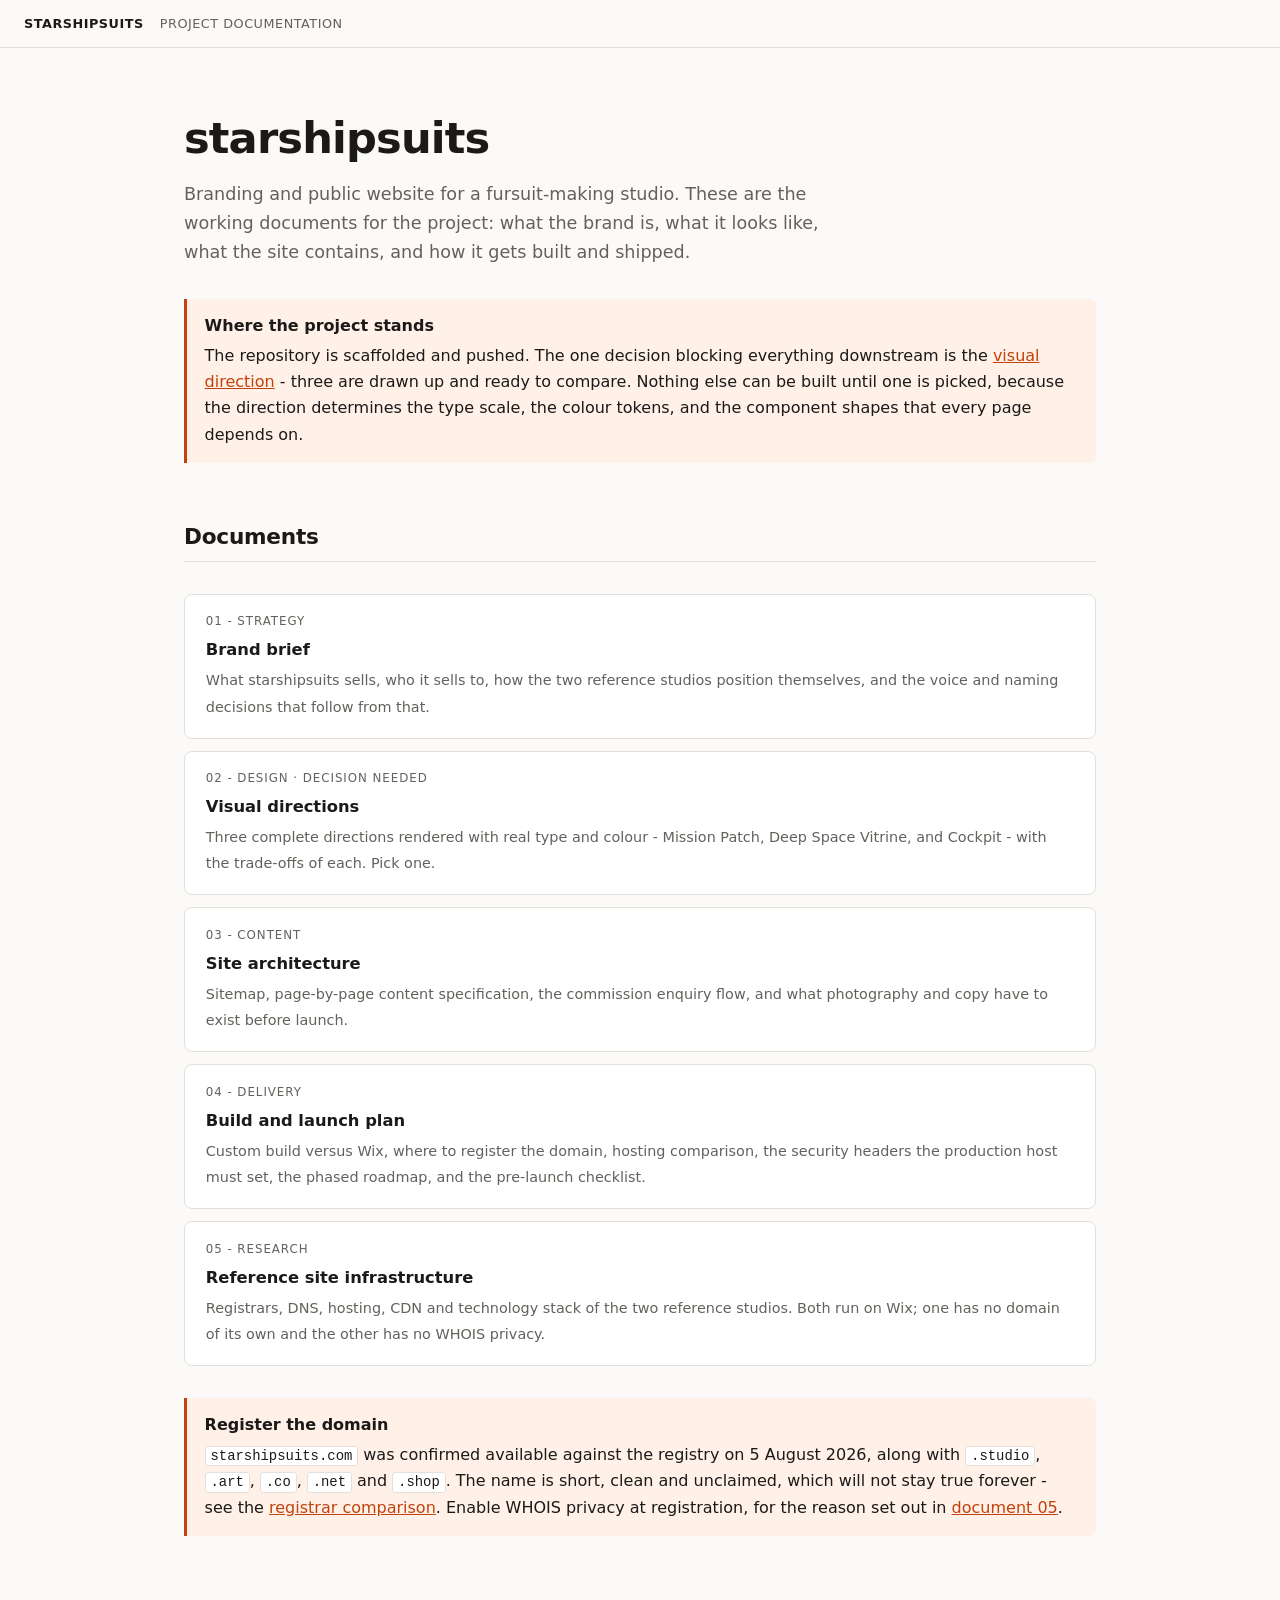
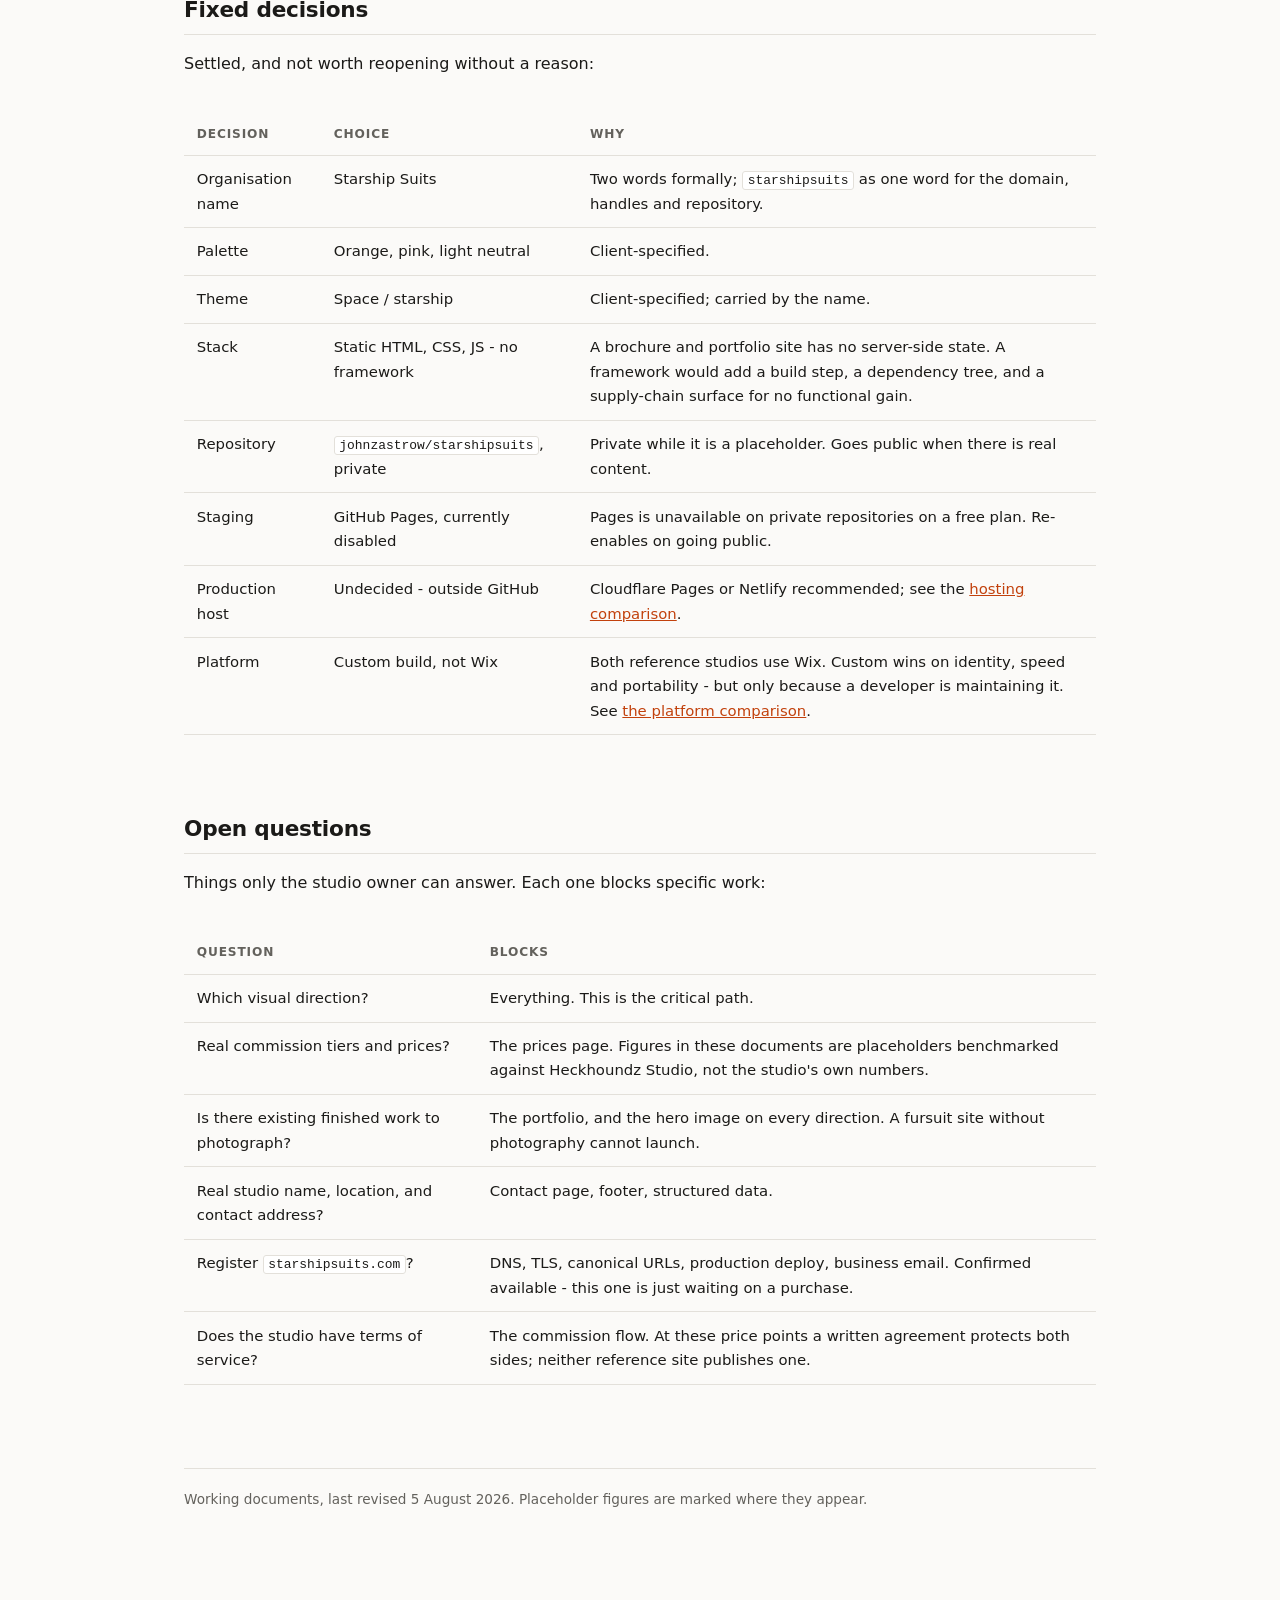
==== docs/index.html @ 3e064f64 "Add project documentation: brand, design directions, architecture, plan Five HTML working documents " ====
<!doctype html>
<html lang="en">
<head>
<meta charset="utf-8">
<meta name="viewport" content="width=device-width,initial-scale=1">
<title>starshipsuits - project documentation</title>
<link rel="stylesheet" href="assets/docs.css">
</head>
<body>
<nav class="crumb"><strong>starshipsuits</strong> <span class="muted">project documentation</span></nav>

<main class="doc">

<h1>starshipsuits</h1>
<p class="lede">Branding and public website for a fursuit-making studio. These are the working
documents for the project: what the brand is, what it looks like, what the site contains, and how
it gets built and shipped.</p>

<div class="note">
  <b>Where the project stands</b>
  The repository is scaffolded and pushed. The one decision blocking everything downstream is the
  <a href="02-visual-directions.html">visual direction</a> - three are drawn up and ready to compare.
  Nothing else can be built until one is picked, because the direction determines the type scale,
  the colour tokens, and the component shapes that every page depends on.
</div>

<h2>Documents</h2>

<div class="toc">
  <a href="01-brand-brief.html">
    <em>01 - Strategy</em>
    <b>Brand brief</b>
    <span>What starshipsuits sells, who it sells to, how the two reference studios position
    themselves, and the voice and naming decisions that follow from that.</span>
  </a>
  <a href="02-visual-directions.html">
    <em>02 - Design &middot; decision needed</em>
    <b>Visual directions</b>
    <span>Three complete directions rendered with real type and colour - Mission Patch, Deep Space
    Vitrine, and Cockpit - with the trade-offs of each. Pick one.</span>
  </a>
  <a href="03-site-architecture.html">
    <em>03 - Content</em>
    <b>Site architecture</b>
    <span>Sitemap, page-by-page content specification, the commission enquiry flow, and what
    photography and copy have to exist before launch.</span>
  </a>
  <a href="04-build-plan.html">
    <em>04 - Delivery</em>
    <b>Build and launch plan</b>
    <span>Custom build versus Wix, where to register the domain, hosting comparison, the security
    headers the production host must set, the phased roadmap, and the pre-launch checklist.</span>
  </a>
  <a href="05-reference-infrastructure.html">
    <em>05 - Research</em>
    <b>Reference site infrastructure</b>
    <span>Registrars, DNS, hosting, CDN and technology stack of the two reference studios. Both run
    on Wix; one has no domain of its own and the other has no WHOIS privacy.</span>
  </a>
</div>

<div class="note">
  <b>Register the domain</b>
  <code>starshipsuits.com</code> was confirmed available against the registry on 5 August 2026,
  along with <code>.studio</code>, <code>.art</code>, <code>.co</code>, <code>.net</code> and
  <code>.shop</code>. The name is short, clean and unclaimed, which will not stay true forever -
  see the <a href="04-build-plan.html#registrar">registrar comparison</a>. Enable WHOIS privacy at
  registration, for the reason set out in <a href="05-reference-infrastructure.html">document 05</a>.
</div>

<h2>Fixed decisions</h2>
<p>Settled, and not worth reopening without a reason:</p>

<div class="wide">
<table>
  <thead><tr><th>Decision</th><th>Choice</th><th>Why</th></tr></thead>
  <tbody>
    <tr><td>Organisation name</td><td>Starship Suits</td>
        <td>Two words formally; <code>starshipsuits</code> as one word for the domain, handles and
        repository.</td></tr>
    <tr><td>Palette</td><td>Orange, pink, light neutral</td><td>Client-specified.</td></tr>
    <tr><td>Theme</td><td>Space / starship</td><td>Client-specified; carried by the name.</td></tr>
    <tr><td>Stack</td><td>Static HTML, CSS, JS - no framework</td>
        <td>A brochure and portfolio site has no server-side state. A framework would add a build
        step, a dependency tree, and a supply-chain surface for no functional gain.</td></tr>
    <tr><td>Repository</td><td><code>johnzastrow/starshipsuits</code>, private</td>
        <td>Private while it is a placeholder. Goes public when there is real content.</td></tr>
    <tr><td>Staging</td><td>GitHub Pages, currently disabled</td>
        <td>Pages is unavailable on private repositories on a free plan. Re-enables on going public.</td></tr>
    <tr><td>Production host</td><td>Undecided - outside GitHub</td>
        <td>Cloudflare Pages or Netlify recommended; see the
        <a href="04-build-plan.html#hosting">hosting comparison</a>.</td></tr>
    <tr><td>Platform</td><td>Custom build, not Wix</td>
        <td>Both reference studios use Wix. Custom wins on identity, speed and portability - but
        only because a developer is maintaining it. See
        <a href="04-build-plan.html#platform">the platform comparison</a>.</td></tr>
  </tbody>
</table>
</div>

<h2>Open questions</h2>
<p>Things only the studio owner can answer. Each one blocks specific work:</p>

<div class="wide">
<table>
  <thead><tr><th>Question</th><th>Blocks</th></tr></thead>
  <tbody>
    <tr><td>Which visual direction?</td><td>Everything. This is the critical path.</td></tr>
    <tr><td>Real commission tiers and prices?</td>
        <td>The prices page. Figures in these documents are placeholders benchmarked against
        Heckhoundz Studio, not the studio's own numbers.</td></tr>
    <tr><td>Is there existing finished work to photograph?</td>
        <td>The portfolio, and the hero image on every direction. A fursuit site without
        photography cannot launch.</td></tr>
    <tr><td>Real studio name, location, and contact address?</td>
        <td>Contact page, footer, structured data.</td></tr>
    <tr><td>Register <code>starshipsuits.com</code>?</td>
        <td>DNS, TLS, canonical URLs, production deploy, business email. Confirmed available -
        this one is just waiting on a purchase.</td></tr>
    <tr><td>Does the studio have terms of service?</td>
        <td>The commission flow. At these price points a written agreement protects both sides;
        neither reference site publishes one.</td></tr>
  </tbody>
</table>
</div>

<footer>
  Working documents, last revised 5 August 2026. Placeholder figures are marked where they appear.
</footer>

</main>
</body>
</html>
---- docs/assets/docs.css ----
/* Shared styling for the starshipsuits planning documents.
   Deliberately neutral - these are working documents, not the brand. */

:root {
  --bg: #fbfaf8;
  --surface: #ffffff;
  --fg: #1b1a18;
  --muted: #63615c;
  --line: #e3e0da;
  --accent: #c2410c;
  --accent-soft: #fff1e8;
  --ok: #15803d;
  --warn: #b45309;
  --stop: #b91c1c;
}

@media (prefers-color-scheme: dark) {
  :root {
    --bg: #14131a;
    --surface: #1c1b23;
    --fg: #ecebe8;
    --muted: #9d9aa4;
    --line: #2f2d38;
    --accent: #fb923c;
    --accent-soft: #2a1d18;
    --ok: #4ade80;
    --warn: #fbbf24;
    --stop: #f87171;
  }
}

*, *::before, *::after { box-sizing: border-box; }

body {
  margin: 0;
  background: var(--bg);
  color: var(--fg);
  font: 16px/1.65 ui-sans-serif, system-ui, -apple-system, "Segoe UI", sans-serif;
  -webkit-text-size-adjust: 100%;
}

.doc { max-width: 60rem; margin: 0 auto; padding: 2.5rem 1.5rem 6rem; }

/* Breadcrumb bar */
.crumb {
  position: sticky; top: 0; z-index: 10;
  display: flex; flex-wrap: wrap; gap: .35rem 1rem; align-items: baseline;
  background: var(--bg); border-bottom: 1px solid var(--line);
  padding: .8rem 1.5rem; margin: 0;
  font-size: .8rem; letter-spacing: .04em; text-transform: uppercase;
}
.crumb a { color: var(--muted); text-decoration: none; }
.crumb a:hover { color: var(--accent); }
.crumb strong { color: var(--fg); font-weight: 600; }

h1 { font-size: clamp(1.9rem, 4.5vw, 2.7rem); line-height: 1.12; letter-spacing: -.02em; margin: .6em 0 .3em; }
h2 {
  font-size: 1.35rem; letter-spacing: -.01em; margin: 2.6em 0 .7em;
  padding-bottom: .4rem; border-bottom: 1px solid var(--line);
}
h3 { font-size: 1.05rem; margin: 2em 0 .5em; }

p, li { color: var(--fg); }
.lede { font-size: 1.1rem; color: var(--muted); max-width: 58ch; margin-bottom: 2rem; }
.muted { color: var(--muted); }

a { color: var(--accent); }

table { width: 100%; border-collapse: collapse; margin: 1.2rem 0; font-size: .93rem; }
th, td { text-align: left; padding: .7rem .8rem; border-bottom: 1px solid var(--line); vertical-align: top; }
th { font-size: .76rem; letter-spacing: .07em; text-transform: uppercase; color: var(--muted); font-weight: 600; }
tbody tr:hover { background: var(--surface); }
.wide { overflow-x: auto; }

code {
  font-family: ui-monospace, "SF Mono", Menlo, monospace; font-size: .87em;
  background: var(--surface); border: 1px solid var(--line); border-radius: 3px; padding: .1em .35em;
}
pre {
  background: var(--surface); border: 1px solid var(--line); border-radius: 6px;
  padding: 1rem 1.1rem; overflow-x: auto; font-size: .85rem; line-height: 1.55;
}
pre code { background: none; border: 0; padding: 0; }

.card {
  background: var(--surface); border: 1px solid var(--line); border-radius: 8px;
  padding: 1.2rem 1.35rem; margin: 1rem 0;
}
.grid { display: grid; gap: 1rem; grid-template-columns: repeat(auto-fit, minmax(15rem, 1fr)); }

.note {
  border-left: 3px solid var(--accent); background: var(--accent-soft);
  padding: .9rem 1.1rem; border-radius: 0 6px 6px 0; margin: 1.4rem 0;
}
.note b { display: block; margin-bottom: .2rem; }

.pill {
  display: inline-block; font-size: .7rem; font-weight: 700; letter-spacing: .08em;
  text-transform: uppercase; padding: .22em .6em; border-radius: 999px;
  border: 1px solid currentColor;
}
.pill.done { color: var(--ok); }
.pill.now  { color: var(--warn); }
.pill.todo { color: var(--muted); }
.pill.block{ color: var(--stop); }

/* Document index cards */
.toc { display: grid; gap: .75rem; margin: 2rem 0; }
.toc a {
  display: block; text-decoration: none; color: inherit;
  background: var(--surface); border: 1px solid var(--line); border-radius: 8px; padding: 1.1rem 1.3rem;
}
.toc a:hover { border-color: var(--accent); }
.toc b { display: block; font-size: 1.02rem; margin-bottom: .18rem; }
.toc span { color: var(--muted); font-size: .9rem; }
.toc em { font-style: normal; color: var(--muted); font-size: .74rem;
  letter-spacing: .08em; text-transform: uppercase; display: block; margin-bottom: .35rem; }

/* Swatch strip */
.swatches { display: flex; flex-wrap: wrap; gap: .6rem; margin: 1rem 0; }
.swatches div { width: 6.5rem; }
.swatches i { display: block; height: 3.4rem; border-radius: 5px; border: 1px solid var(--line); }
.swatches small { display: block; font-family: ui-monospace, monospace; font-size: .72rem;
  color: var(--muted); margin-top: .3rem; }

footer { margin-top: 4rem; padding-top: 1.2rem; border-top: 1px solid var(--line);
  color: var(--muted); font-size: .85rem; }

@media print {
  .crumb { position: static; }
  body { background: #fff; color: #000; }
}
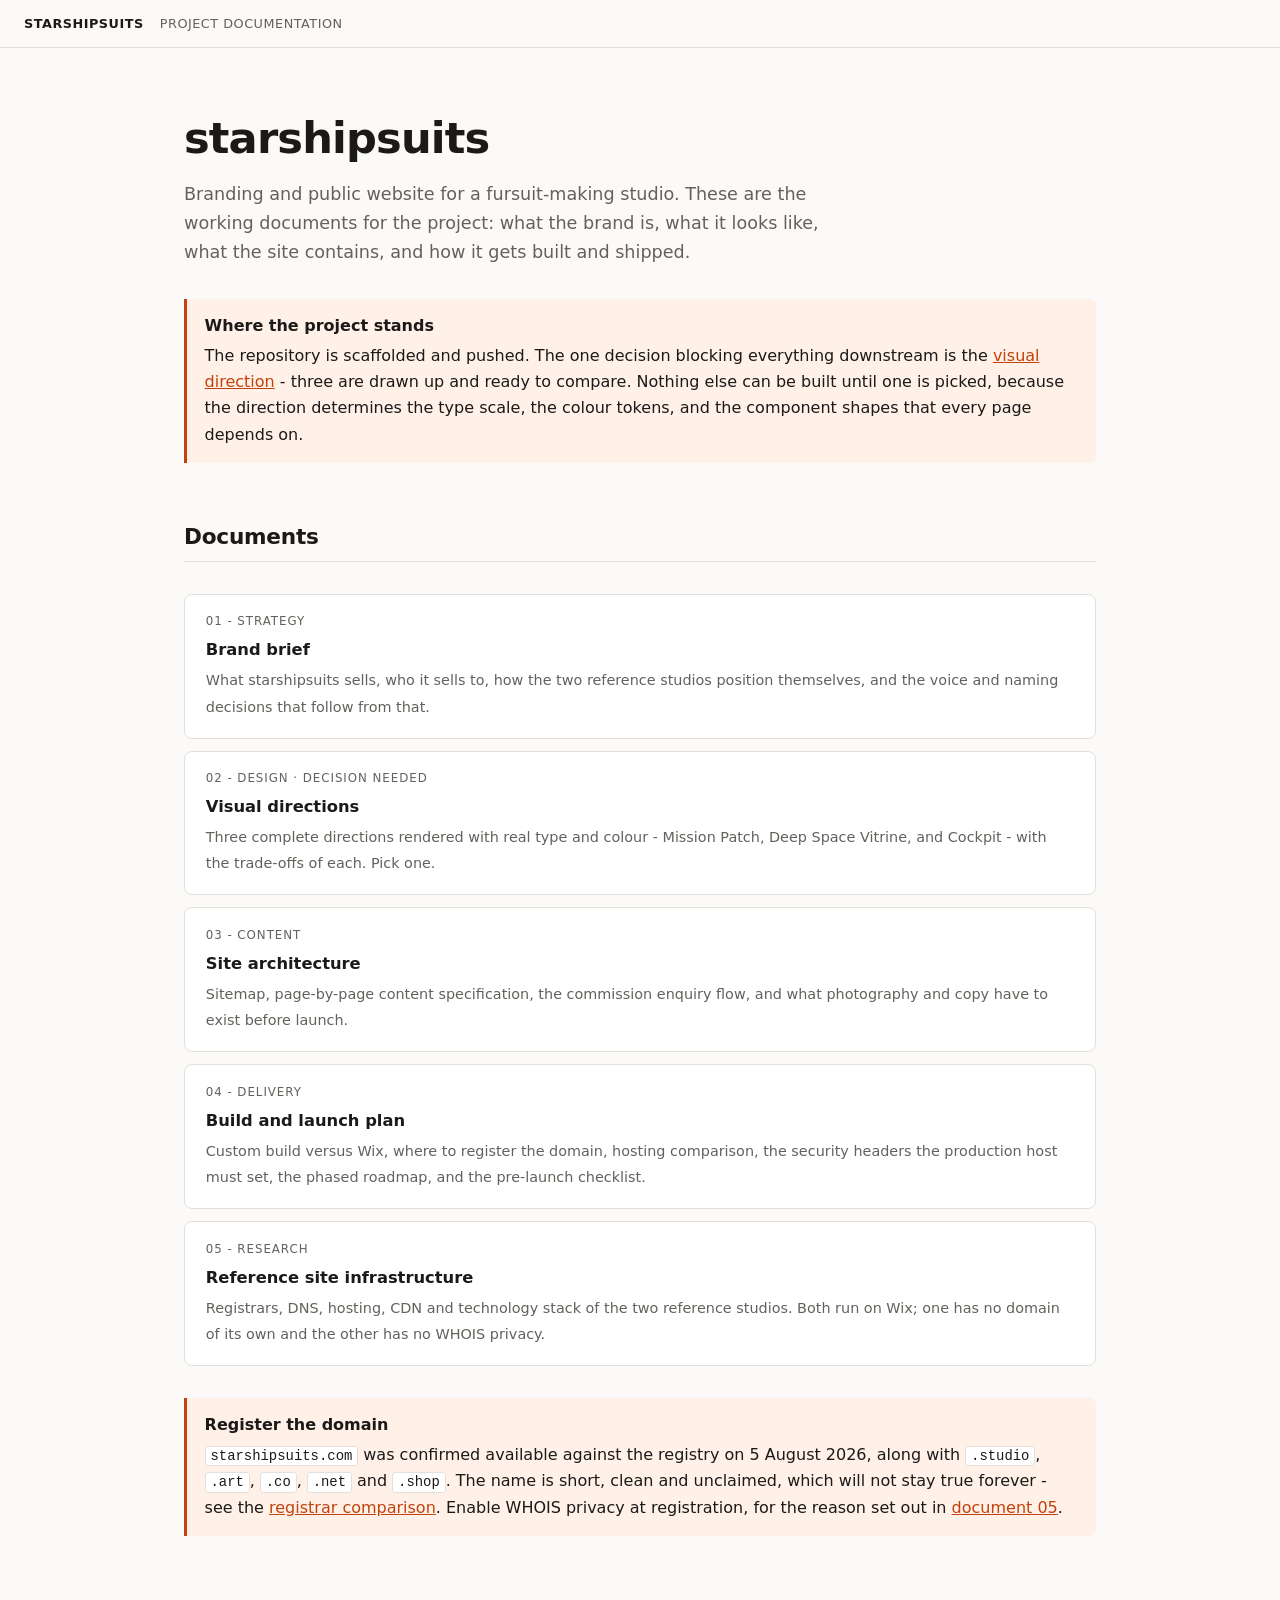
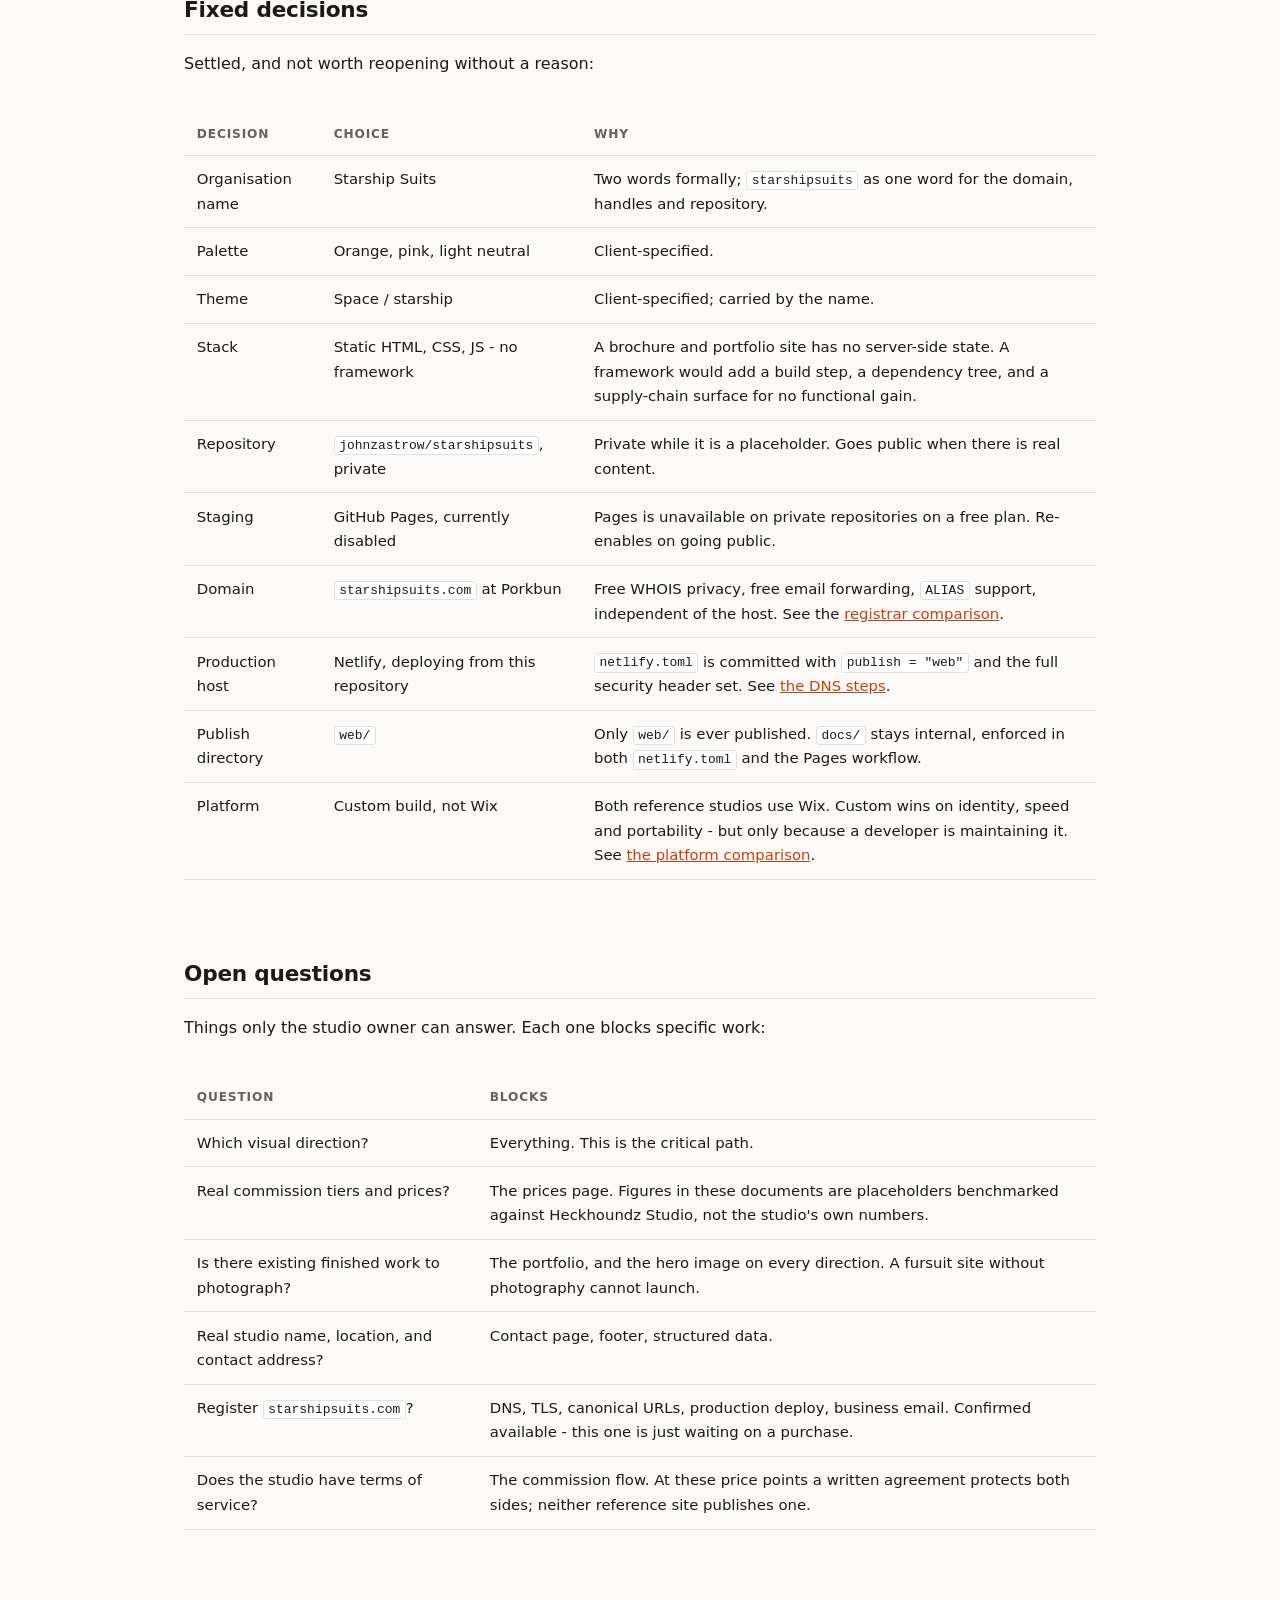
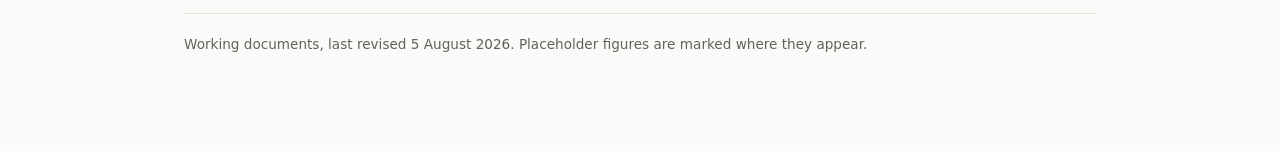
==== commit cf2e2546: "Restructure for Netlify: site moves to web/, add netlify.toml Netlify and Porkbun are now the chosen" ====
--- a/docs/index.html
+++ b/docs/index.html
@@ -87,9 +87,15 @@
         <td>Private while it is a placeholder. Goes public when there is real content.</td></tr>
     <tr><td>Staging</td><td>GitHub Pages, currently disabled</td>
         <td>Pages is unavailable on private repositories on a free plan. Re-enables on going public.</td></tr>
-    <tr><td>Production host</td><td>Undecided - outside GitHub</td>
-        <td>Cloudflare Pages or Netlify recommended; see the
-        <a href="04-build-plan.html#hosting">hosting comparison</a>.</td></tr>
+    <tr><td>Domain</td><td><code>starshipsuits.com</code> at Porkbun</td>
+        <td>Free WHOIS privacy, free email forwarding, <code>ALIAS</code> support, independent of
+        the host. See the <a href="04-build-plan.html#registrar">registrar comparison</a>.</td></tr>
+    <tr><td>Production host</td><td>Netlify, deploying from this repository</td>
+        <td><code>netlify.toml</code> is committed with <code>publish = "web"</code> and the full
+        security header set. See <a href="04-build-plan.html#dns">the DNS steps</a>.</td></tr>
+    <tr><td>Publish directory</td><td><code>web/</code></td>
+        <td>Only <code>web/</code> is ever published. <code>docs/</code> stays internal, enforced in
+        both <code>netlify.toml</code> and the Pages workflow.</td></tr>
     <tr><td>Platform</td><td>Custom build, not Wix</td>
         <td>Both reference studios use Wix. Custom wins on identity, speed and portability - but
         only because a developer is maintaining it. See
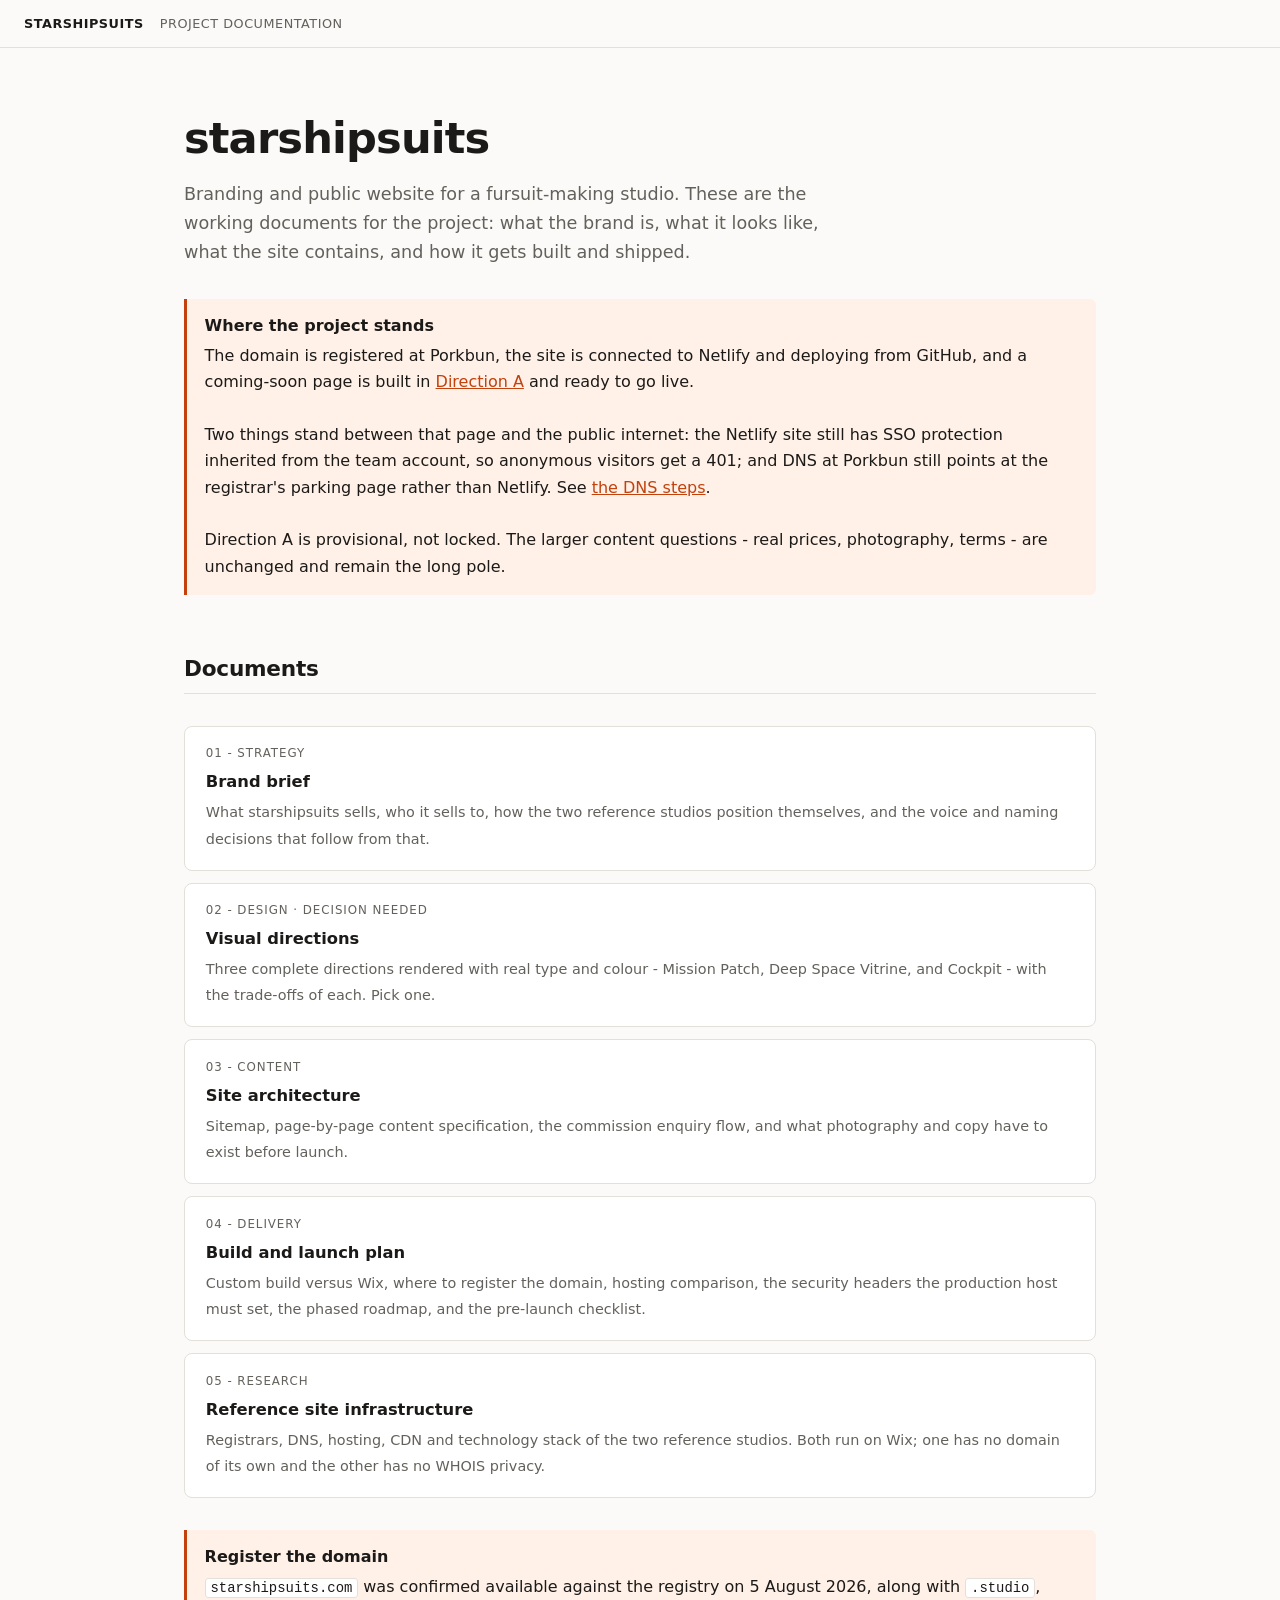
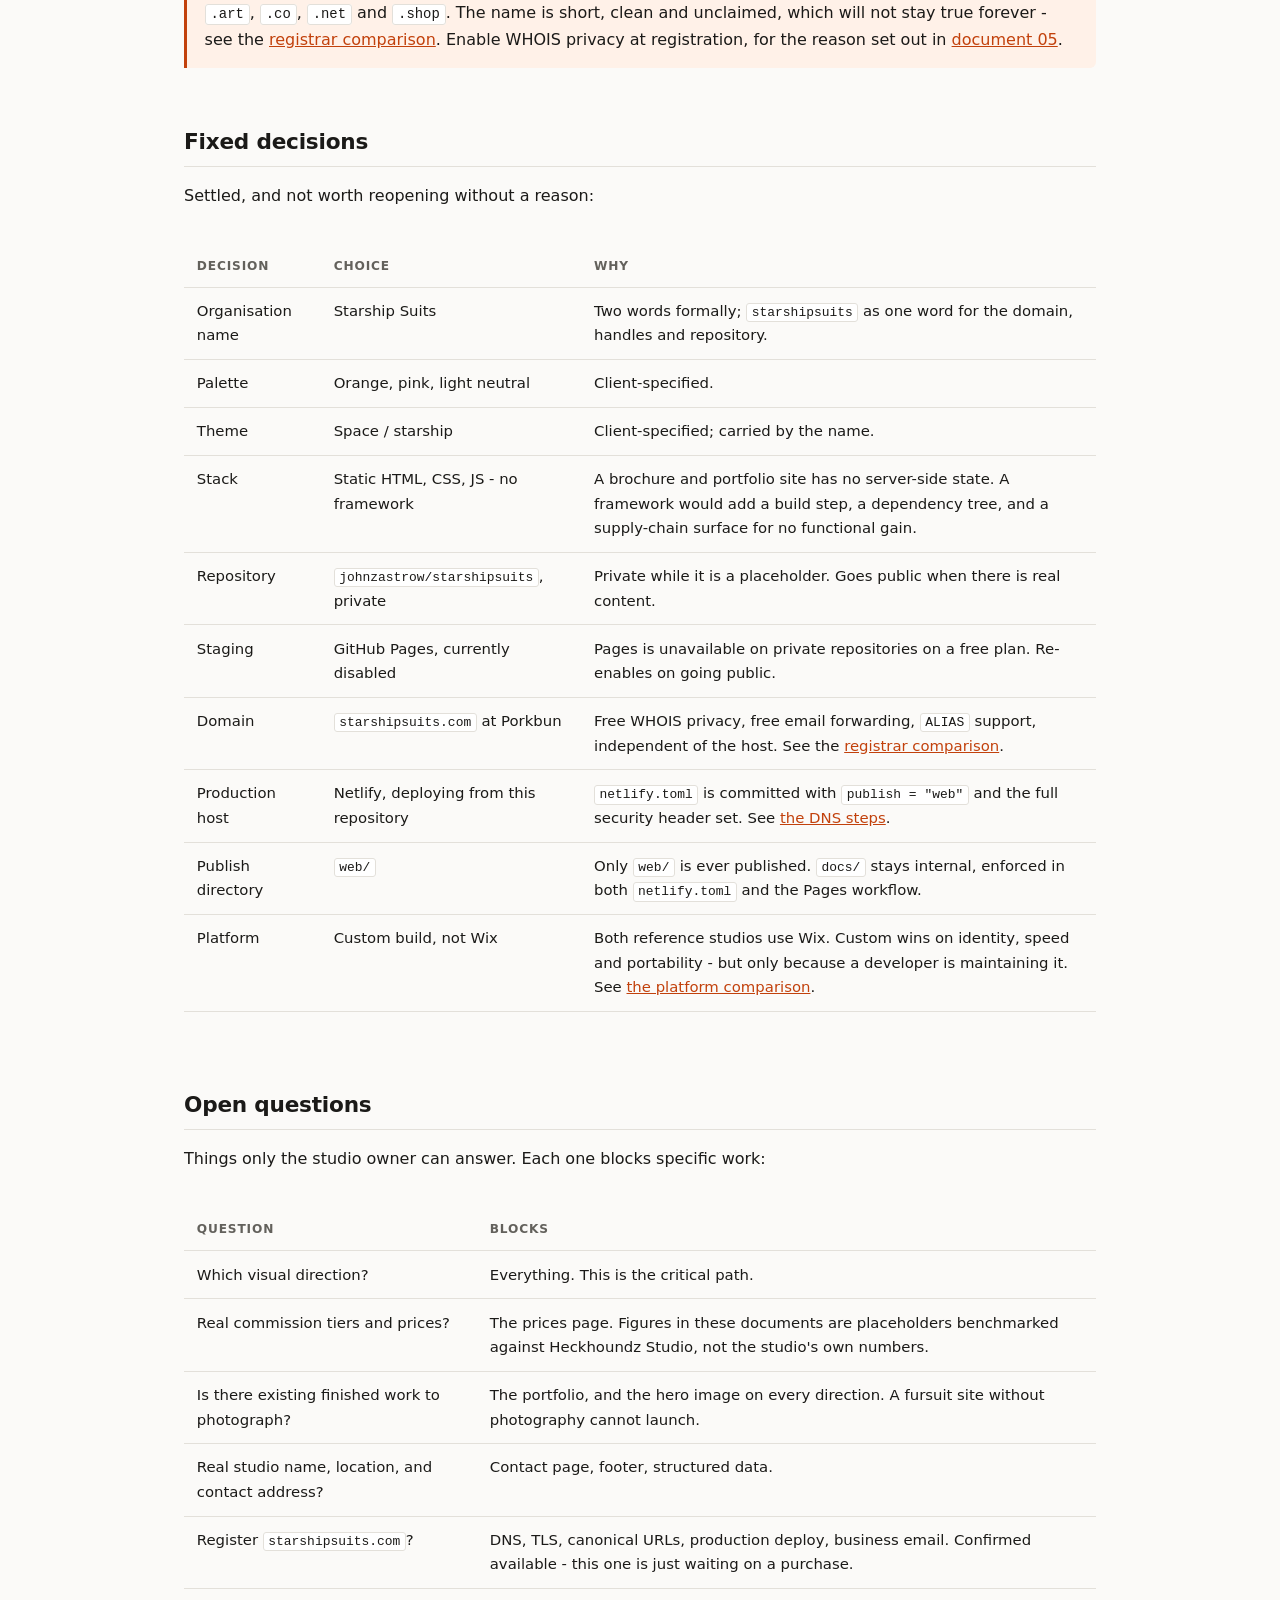
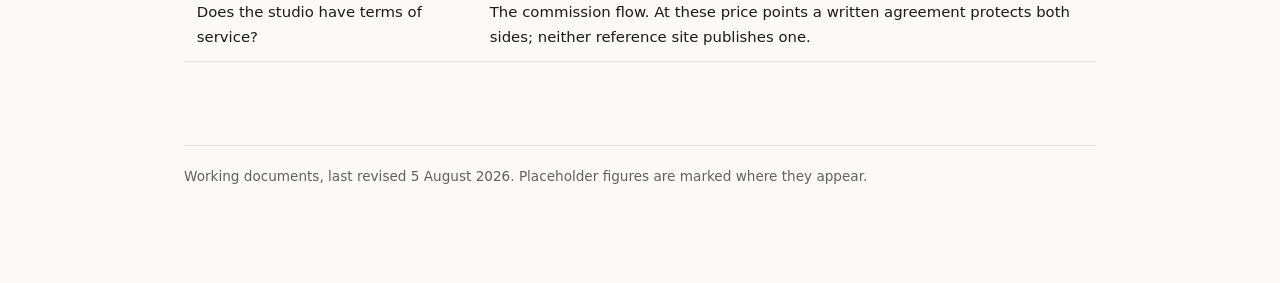
==== commit 7caceb17: "Build the coming-soon page in Direction A Replaces the placeholder with a real holding page: mission" ====
--- a/docs/index.html
+++ b/docs/index.html
@@ -18,10 +18,17 @@
 
 <div class="note">
   <b>Where the project stands</b>
-  The repository is scaffolded and pushed. The one decision blocking everything downstream is the
-  <a href="02-visual-directions.html">visual direction</a> - three are drawn up and ready to compare.
-  Nothing else can be built until one is picked, because the direction determines the type scale,
-  the colour tokens, and the component shapes that every page depends on.
+  The domain is registered at Porkbun, the site is connected to Netlify and deploying from GitHub,
+  and a coming-soon page is built in <a href="02-visual-directions.html">Direction A</a> and ready
+  to go live.
+  <br><br>
+  Two things stand between that page and the public internet: the Netlify site still has SSO
+  protection inherited from the team account, so anonymous visitors get a 401; and DNS at Porkbun
+  still points at the registrar's parking page rather than Netlify. See
+  <a href="04-build-plan.html#dns">the DNS steps</a>.
+  <br><br>
+  Direction A is provisional, not locked. The larger content questions - real prices, photography,
+  terms - are unchanged and remain the long pole.
 </div>
 
 <h2>Documents</h2>
